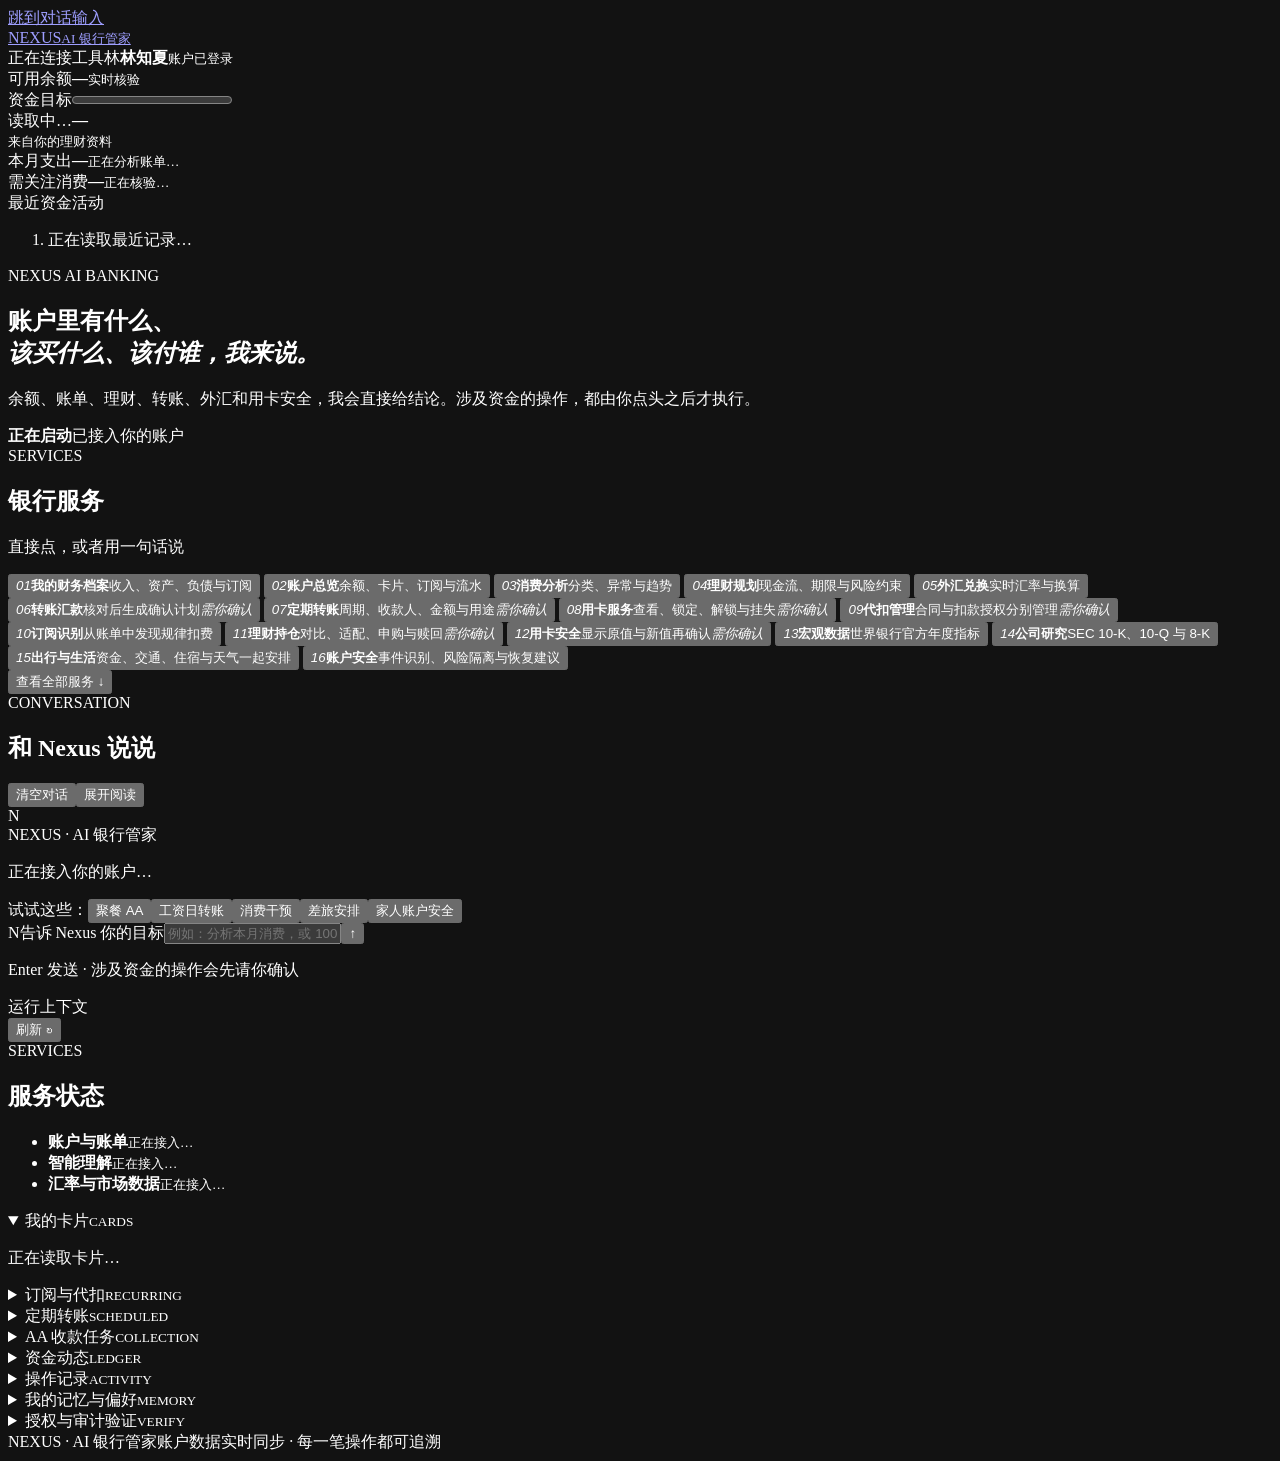
==== nexus/frontend/index.html @ 9a70ad10 "Initial import: NEXUS banking demo with cross-platform launchers and README" ====
<!doctype html>
<html lang="zh-CN">
<head>
  <meta charset="UTF-8">
  <meta name="viewport" content="width=device-width,initial-scale=1">
  <meta name="color-scheme" content="dark">
  <title>Nexus · AI 银行管家</title>
  <link rel="stylesheet" href="/static/style.css">
  <script src="/static/rich-text.js" defer></script>
  <script src="/static/ui.js" defer></script>
  <script src="/static/app.js" defer></script>
</head>
<body>
<a class="skip" href="#message">跳到对话输入</a>
<div class="ocean" aria-hidden="true"><i></i><i></i><i></i><span></span></div>
<header class="masthead">
  <a class="brand" href="/" aria-label="Nexus 首页"><span class="brand-mark"><i></i><i></i></span><span class="brand-name">NEXUS</span><small>AI 银行管家</small></a>
  <div class="header-tools"><span id="model-badge" class="model-badge"><i></i> 正在连接工具</span><span class="user-avatar">林</span><span class="user-copy"><b>林知夏</b><small>账户已登录</small></span><button id="logout" class="logout-button" type="button" hidden>退出</button></div>
</header>
<main class="app-shell">
  <aside class="nav-rail" aria-label="账户速览">
    <div class="rail-summary">
      <div class="rail-card balance"><span class="rail-eyebrow">可用余额</span><strong id="nav-balance">—</strong><small>实时核验</small></div>
      <div class="rail-card goal"><span class="rail-eyebrow">资金目标</span><progress id="rail-goal-bar" max="100" value="0"></progress><div class="rail-foot"><span id="nav-goal-values">读取中…</span><b id="nav-goal-percent">—</b></div><small>来自你的理财资料</small></div>
      <div class="rail-card spend"><span class="rail-eyebrow">本月支出</span><strong id="nav-spend">—</strong><small id="nav-spend-count">正在分析账单…</small></div>
      <div class="rail-card alert"><span class="rail-eyebrow"><i></i> 需关注消费</span><strong id="nav-alert-amount">—</strong><small id="nav-alert-merchant">正在核验…</small></div>
      <div class="rail-card activity"><span class="rail-eyebrow">最近资金活动</span><ol id="rail-activity" class="rail-activity"><li class="muted">正在读取最近记录…</li></ol></div>
    </div>
  </aside>
  <section class="conversation" aria-labelledby="greeting">
    <div class="agent-hero"><div class="agent-presence" aria-hidden="true"><span class="orb-glow"></span><i class="orb-wave wave-a"></i><i class="orb-wave wave-b"></i><i class="orb-wave wave-c"></i><em></em></div><div class="hero-copy"><div class="hero-kicker"><span>NEXUS</span><i></i> AI BANKING</div><h1 id="greeting">账户里有什么、<br><em>该买什么、该付谁，我来说。</em></h1><p>余额、账单、理财、转账、外汇和用卡安全，我会直接给结论。涉及资金的操作，都由你点头之后才执行。</p><div class="agent-status"><i class="live-dot"></i><strong id="agent-state">正在启动</strong><span>已接入你的账户</span></div></div></div>
    <section class="capability-board" aria-labelledby="capability-title">
      <header><div><span>SERVICES</span><h2 id="capability-title">银行服务</h2></div><p>直接点，或者用一句话说</p></header>
      <div id="capability-grid" class="capability-grid">
        <button data-prompt="根据我的账户数据做一份个性化理财分析"><i>01</i><b>我的财务档案</b><span>收入、资产、负债与订阅</span></button>
        <button data-prompt="查看我的账户"><i>02</i><b>账户总览</b><span>余额、卡片、订阅与流水</span></button>
        <button data-prompt="分析我这个月的消费"><i>03</i><b>消费分析</b><span>分类、异常与趋势</span></button>
        <button data-prompt="根据我的账户数据做一份个性化理财分析"><i>04</i><b>理财规划</b><span>现金流、期限与风险约束</span></button>
        <button data-prompt="1000人民币能换多少美元"><i>05</i><b>外汇兑换</b><span>实时汇率与换算</span></button>
        <button data-prompt="给张三转账100元"><i>06</i><b>转账汇款</b><span>核对后生成确认计划</span><em>需你确认</em></button>
        <button data-prompt="每月5号给张三转账1000元备注房租"><i>07</i><b>定期转账</b><span>周期、收款人、金额与用途</span><em>需你确认</em></button>
        <button data-prompt="查看我的卡片"><i>08</i><b>用卡服务</b><span>查看、锁定、解锁与挂失</span><em>需你确认</em></button>
        <button data-prompt="查看我的订阅"><i>09</i><b>代扣管理</b><span>合同与扣款授权分别管理</span><em>需你确认</em></button>
        <button data-prompt="识别周期扣费"><i>10</i><b>订阅识别</b><span>从账单中发现规律扣费</span></button>
        <button data-prompt="对比理财产品"><i>11</i><b>理财持仓</b><span>对比、适配、申购与赎回</span><em>需你确认</em></button>
        <button data-prompt="把尾号8826单笔限额调到3000元"><i>12</i><b>用卡安全</b><span>显示原值与新值再确认</span><em>需你确认</em></button>
        <button data-prompt="中国最新 GDP 增速是多少"><i>13</i><b>宏观数据</b><span>世界银行官方年度指标</span></button>
        <button data-prompt="苹果最新 SEC 财报"><i>14</i><b>公司研究</b><span>SEC 10-K、10-Q 与 8-K</span></button>
        <button data-prompt="下周我要去上海出差三天，帮我把资金、交通、酒店、天气和卡片权益一起规划"><i>15</i><b>出行与生活</b><span>资金、交通、住宿与天气一起安排</span></button>
        <button data-prompt="检查父亲账户最近是否有疑似诈骗的大额交易，并给出处理方案"><i>16</i><b>账户安全</b><span>事件识别、风险隔离与恢复建议</span></button>
      </div>
      <button id="capability-toggle" class="capability-toggle" type="button" aria-expanded="false" aria-controls="capability-grid">查看全部服务 ↓</button>
    </section>
    <div class="conversation-zone">
      <div class="conversation-head"><div><span>CONVERSATION</span><h2>和 Nexus 说说</h2></div><div class="reading-controls"><button id="clear-conversation" type="button" title="清空当前对话显示，保留账户与长期记忆">清空对话</button><button id="report-view" type="button" aria-haspopup="dialog">展开阅读</button></div></div>
      <div id="messages" class="messages" role="log" aria-live="polite" aria-label="对话记录"><article class="assistant-message welcome-message"><span class="agent-avatar">N</span><div><span class="speaker">NEXUS · AI 银行管家</span><p id="welcome-copy">正在接入你的账户…</p></div></article></div>
      <div class="prompt-suggestions"><span>试试这些：</span><button data-prompt="把昨晚聚餐的钱转给李四">聚餐 AA</button><button data-prompt="下个月发工资那天给妈妈转2000元生活费，余额不足时先给方案">工资日转账</button><button data-prompt="分析我的深夜外卖和月底消费风险">消费干预</button><button data-prompt="下周我要去上海出差三天">差旅安排</button><button data-prompt="检查父亲账户是否有诈骗风险">家人账户安全</button></div>
      <div class="composer-wrap"><p id="error" class="error" role="alert" hidden></p><form id="composer" class="composer"><span class="composer-tool" aria-hidden="true">N</span><label class="sr-only" for="message">告诉 Nexus 你的目标</label><input id="message" name="message" placeholder="例如：分析本月消费，或 1000 人民币能换多少美元" maxlength="500" autocomplete="off" required><button id="send" class="send" type="submit" aria-label="发送消息">↑</button></form><p id="model-note" class="composer-hint">Enter 发送 · 涉及资金的操作会先请你确认</p></div>
    </div>
  </section>
  <aside class="context-panel" aria-label="工具与账户上下文">
    <div class="context-head"><div><span>运行上下文</span><i class="live-dot"></i></div><button id="refresh" class="text-button" aria-label="刷新账户和记录">刷新 ↻</button></div>
    <section class="tool-status-panel" aria-labelledby="tool-status-title"><div class="tool-title"><span>SERVICES</span><h2 id="tool-status-title">服务状态</h2></div><ul id="tool-status"><li><i></i><div><b>账户与账单</b><small>正在接入…</small></div></li><li><i></i><div><b>智能理解</b><small>正在接入…</small></div></li><li><i></i><div><b>汇率与市场数据</b><small>正在接入…</small></div></li></ul></section>
    <details class="context-group" open><summary><span>我的卡片</span><small>CARDS</small></summary><div id="cards" class="card-list"><p class="muted">正在读取卡片…</p></div></details>
    <details class="context-group"><summary><span>订阅与代扣</span><small>RECURRING</small></summary><div id="subscriptions" class="subscription-list"></div><p class="side-note">合同与代扣授权分别管理。</p></details>
    <details class="context-group"><summary><span>定期转账</span><small>SCHEDULED</small></summary><div id="scheduled-transfers" class="subscription-list"><p class="muted">暂无计划</p></div><p class="side-note">计划经你确认后才会执行，随时可以暂停。</p></details>
    <details class="context-group"><summary><span>AA 收款任务</span><small>COLLECTION</small></summary><div id="aa-collections" class="subscription-list"><p class="muted">暂无任务</p></div></details>
    <details class="context-group"><summary><span>资金动态</span><small>LEDGER</small></summary><div id="transactions" class="transactions"><div class="empty-state"><span>↗</span><p>暂无新流水</p><small>完成转账后会显示在这里。</small></div></div></details>
    <details class="context-group"><summary><span>操作记录</span><small>ACTIVITY</small></summary><ol id="audit" class="audit"></ol></details>
    <details class="context-group"><summary><span>我的记忆与偏好</span><small>MEMORY</small></summary><div id="user-memory" class="subscription-list"><p class="muted">正在读取…</p></div><p class="side-note">近期对话保留 24 小时，达到长度阈值自动压缩。偏好不替代风险测评或操作授权。</p><button id="clear-memory" class="text-button" type="button">清除偏好与对话记忆</button></details>
    <details class="context-group"><summary><span>授权与审计验证</span><small>VERIFY</small></summary><p id="audit-verification" class="side-note">可检查新操作的签名、关联业务记录与独立审计锚点。</p><button id="verify-audit" class="text-button" type="button">验证审计记录</button></details>
  </aside>
</main>
<footer><span>NEXUS · AI 银行管家</span><span>账户数据实时同步 · 每一笔操作都可追溯</span></footer>
</body>
</html>
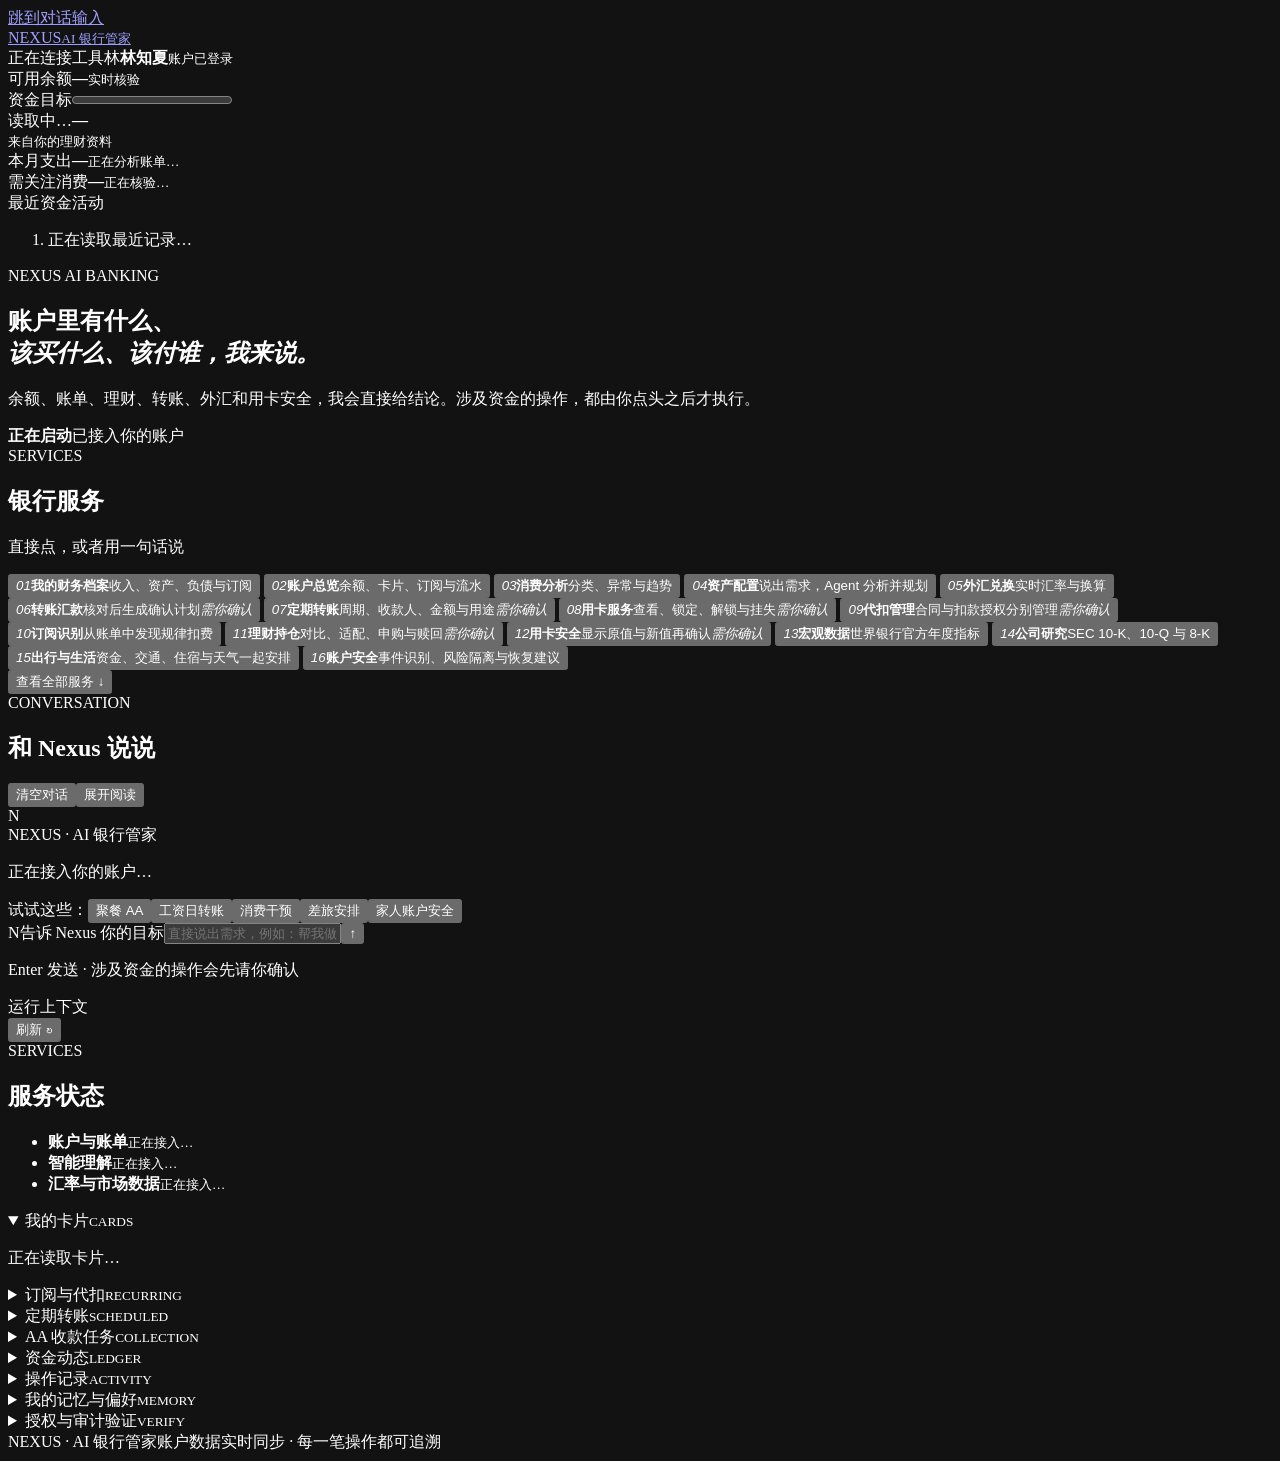
==== commit 7f584af8: "Add composite financial planning and fix business interaction flows" ====
--- a/nexus/frontend/index.html
+++ b/nexus/frontend/index.html
@@ -35,7 +35,7 @@
         <button data-prompt="根据我的账户数据做一份个性化理财分析"><i>01</i><b>我的财务档案</b><span>收入、资产、负债与订阅</span></button>
         <button data-prompt="查看我的账户"><i>02</i><b>账户总览</b><span>余额、卡片、订阅与流水</span></button>
         <button data-prompt="分析我这个月的消费"><i>03</i><b>消费分析</b><span>分类、异常与趋势</span></button>
-        <button data-prompt="根据我的账户数据做一份个性化理财分析"><i>04</i><b>理财规划</b><span>现金流、期限与风险约束</span></button>
+        <button data-prompt="根据我的账户数据做一份个性化理财分析"><i>04</i><b>资产配置</b><span>说出需求，Agent 分析并规划</span></button>
         <button data-prompt="1000人民币能换多少美元"><i>05</i><b>外汇兑换</b><span>实时汇率与换算</span></button>
         <button data-prompt="给张三转账100元"><i>06</i><b>转账汇款</b><span>核对后生成确认计划</span><em>需你确认</em></button>
         <button data-prompt="每月5号给张三转账1000元备注房租"><i>07</i><b>定期转账</b><span>周期、收款人、金额与用途</span><em>需你确认</em></button>
@@ -55,7 +55,7 @@
       <div class="conversation-head"><div><span>CONVERSATION</span><h2>和 Nexus 说说</h2></div><div class="reading-controls"><button id="clear-conversation" type="button" title="清空当前对话显示，保留账户与长期记忆">清空对话</button><button id="report-view" type="button" aria-haspopup="dialog">展开阅读</button></div></div>
       <div id="messages" class="messages" role="log" aria-live="polite" aria-label="对话记录"><article class="assistant-message welcome-message"><span class="agent-avatar">N</span><div><span class="speaker">NEXUS · AI 银行管家</span><p id="welcome-copy">正在接入你的账户…</p></div></article></div>
       <div class="prompt-suggestions"><span>试试这些：</span><button data-prompt="把昨晚聚餐的钱转给李四">聚餐 AA</button><button data-prompt="下个月发工资那天给妈妈转2000元生活费，余额不足时先给方案">工资日转账</button><button data-prompt="分析我的深夜外卖和月底消费风险">消费干预</button><button data-prompt="下周我要去上海出差三天">差旅安排</button><button data-prompt="检查父亲账户是否有诈骗风险">家人账户安全</button></div>
-      <div class="composer-wrap"><p id="error" class="error" role="alert" hidden></p><form id="composer" class="composer"><span class="composer-tool" aria-hidden="true">N</span><label class="sr-only" for="message">告诉 Nexus 你的目标</label><input id="message" name="message" placeholder="例如：分析本月消费，或 1000 人民币能换多少美元" maxlength="500" autocomplete="off" required><button id="send" class="send" type="submit" aria-label="发送消息">↑</button></form><p id="model-note" class="composer-hint">Enter 发送 · 涉及资金的操作会先请你确认</p></div>
+      <div class="composer-wrap"><p id="error" class="error" role="alert" hidden></p><form id="composer" class="composer"><span class="composer-tool" aria-hidden="true">N</span><label class="sr-only" for="message">告诉 Nexus 你的目标</label><input id="message" name="message" placeholder="直接说出需求，例如：帮我做资产配置，或为买车制定储蓄计划" maxlength="500" autocomplete="off" required><button id="send" class="send" type="submit" aria-label="发送消息">↑</button></form><p id="model-note" class="composer-hint">Enter 发送 · 涉及资金的操作会先请你确认</p></div>
     </div>
   </section>
   <aside class="context-panel" aria-label="工具与账户上下文">
